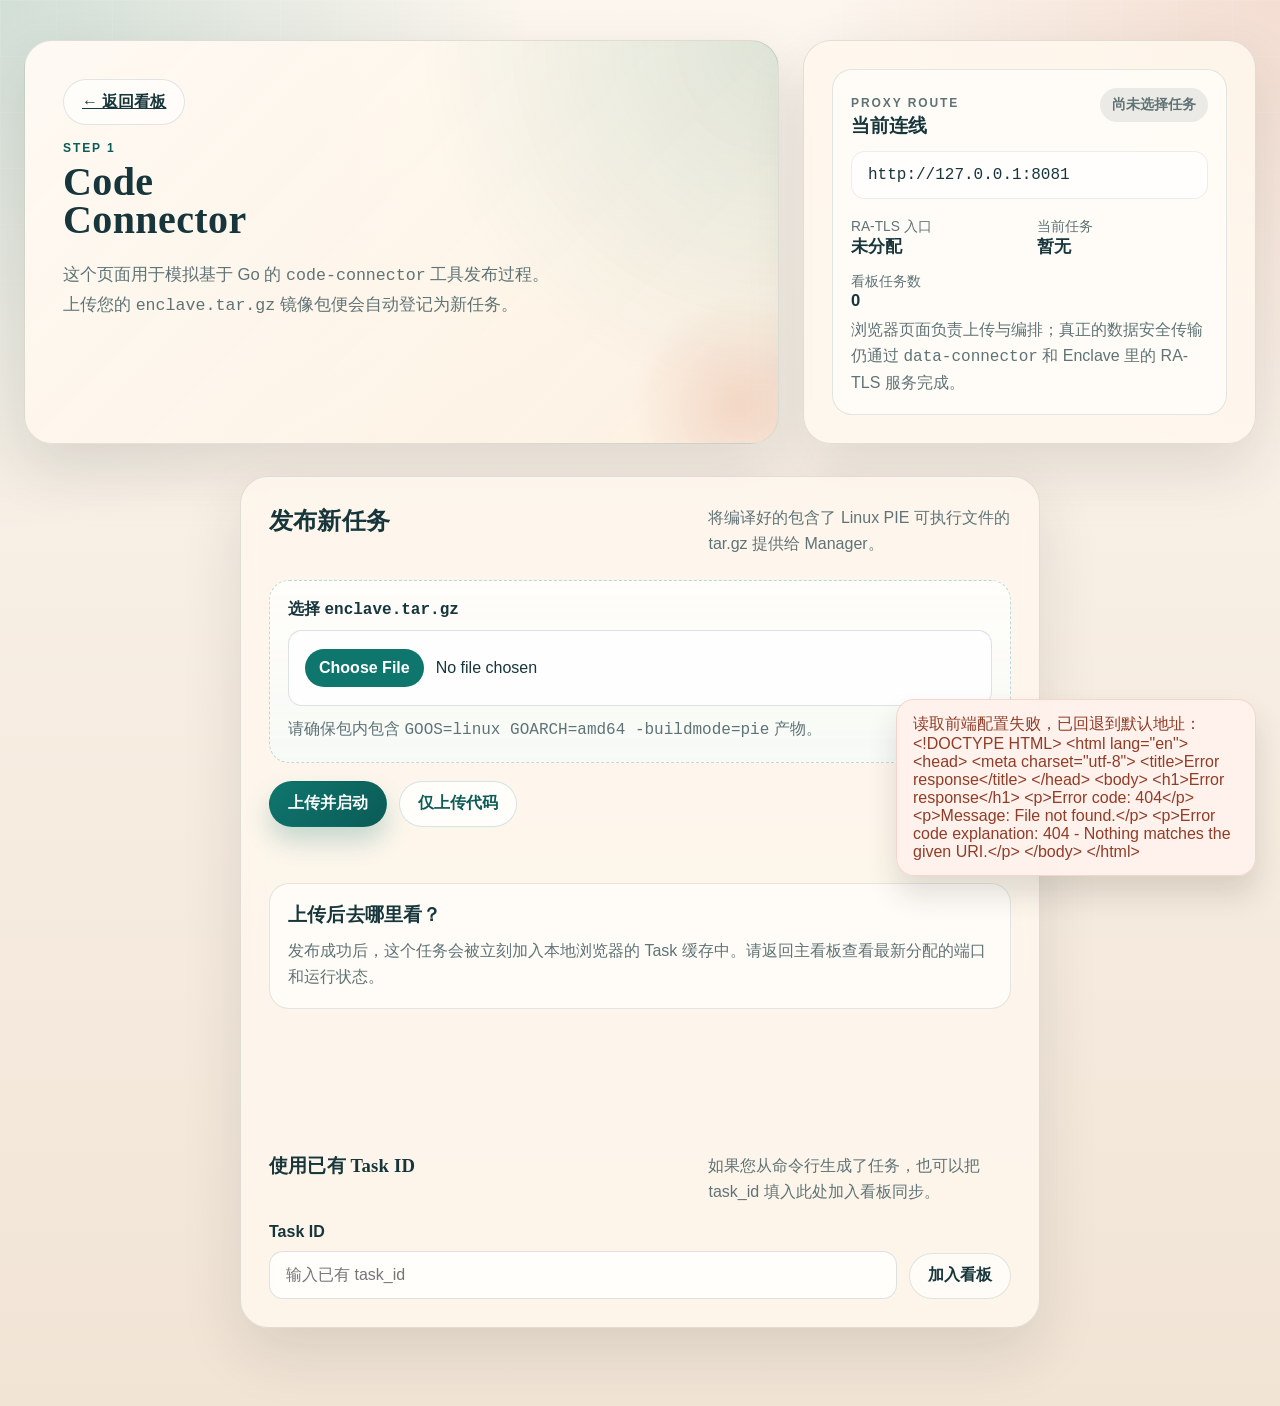
==== enclave-manager-frontend/web/code.html @ 97669d35 "feat(frontend): 添加 Enclave Manager 前端界面 - 实现了完整的任务管理界面，支持 Enclave 代码上传和状态跟踪 - 添加了任务状态监控功能，包括代码上传、Enc" ====
<!DOCTYPE html>
<html lang="zh-CN">
<head>
  <meta charset="UTF-8" />
  <meta name="viewport" content="width=device-width, initial-scale=1.0" />
  <title>Code Connector (Web)</title>
  <link rel="stylesheet" href="./styles.css" />
</head>
<body>
  <div class="page-shell">
    <header class="hero" style="padding-bottom: 2rem;">
      <div class="hero-copy">
        <a href="./index.html" class="button button-ghost" style="margin-bottom: 1rem;">← 返回看板</a>
        <p class="eyebrow">Step 1</p>
        <h1>Code Connector</h1>
        <p class="hero-text">
          这个页面用于模拟基于 Go 的 <code>code-connector</code> 工具发布过程。<br/>
          上传您的 <code>enclave.tar.gz</code> 镜像包便会自动登记为新任务。
        </p>
      </div>
      <aside class="hero-side" id="connectionSummary">
        <!-- Rendered by app.js -->
      </aside>
    </header>

    <main class="workspace" style="max-width: 800px; margin: 0 auto; display: block;">
      <section class="panel panel-upload">
        <div class="panel-head">
          <div>
            <h2>发布新任务</h2>
          </div>
          <p class="panel-note">将编译好的包含了 Linux PIE 可执行文件的 tar.gz 提供给 Manager。</p>
        </div>

        <form id="uploadForm" class="stack-form">
          <label class="field file-field" for="archiveInput">
            <span class="field-label">选择 <code>enclave.tar.gz</code></span>
            <input id="archiveInput" type="file" accept=".tar.gz,.tgz,application/gzip" />
            <span class="field-hint">
              请确保包内包含 <code>GOOS=linux GOARCH=amd64 -buildmode=pie</code> 产物。
            </span>
          </label>

          <div class="button-row">
            <button type="submit" name="intent" value="upload_and_start" class="button button-primary" id="uploadAndStartButton">
              上传并启动
            </button>
            <button type="submit" name="intent" value="upload_only" class="button button-secondary" id="uploadOnlyButton">
              仅上传代码
            </button>
          </div>
        </form>

        <div class="mini-grid" style="margin-top: 2rem;">
          <article class="mini-card">
            <h3>上传后去哪里看？</h3>
            <p>发布成功后，这个任务会被立刻加入本地浏览器的 Task 缓存中。请返回主看板查看最新分配的端口和运行状态。</p>
          </article>
        </div>
        
        <hr style="margin: 3rem 0; border: 0; border-top: 1px solid var(--border-subtle);" />

        <div class="subsection">
          <div class="subsection-head">
            <div>
              <h3>使用已有 Task ID</h3>
            </div>
            <p class="panel-note">如果您从命令行生成了任务，也可以把 task_id 填入此处加入看板同步。</p>
          </div>
          <form id="trackForm" class="inline-form">
            <label class="field" for="trackTaskId">
              <span class="field-label">Task ID</span>
              <input id="trackTaskId" type="text" placeholder="输入已有 task_id" autocomplete="off" />
            </label>
            <button type="submit" class="button button-ghost">加入看板</button>
          </form>
        </div>
      </section>
    </main>

    <div id="toastRegion" class="toast-region" aria-live="polite" aria-atomic="true"></div>
  </div>

  <script type="module" src="./app.js"></script>
</body>
</html>
---- enclave-manager-frontend/web/styles.css ----
:root {
  --bg: #f4ede2;
  --bg-soft: rgba(255, 248, 238, 0.82);
  --surface: rgba(255, 253, 249, 0.86);
  --surface-strong: #fffaf3;
  --border: rgba(16, 52, 58, 0.12);
  --text: #17363b;
  --text-muted: #5f7376;
  --accent: #0f766e;
  --accent-strong: #0b5b56;
  --accent-soft: rgba(15, 118, 110, 0.1);
  --warm: #c65b3c;
  --warm-soft: rgba(198, 91, 60, 0.12);
  --gold: #b98326;
  --gold-soft: rgba(185, 131, 38, 0.12);
  --shadow: 0 24px 60px rgba(42, 44, 38, 0.12);
  --radius-xl: 28px;
  --radius-lg: 20px;
  --radius-md: 14px;
  --radius-sm: 10px;
  --font-display: Georgia, "Times New Roman", serif;
  --font-body: "Trebuchet MS", "Segoe UI Variable Text", "Segoe UI", sans-serif;
  --font-mono: Consolas, "SFMono-Regular", Monaco, monospace;
}

* {
  box-sizing: border-box;
}

html {
  scroll-behavior: smooth;
}

body {
  margin: 0;
  min-height: 100vh;
  font-family: var(--font-body);
  color: var(--text);
  background:
    radial-gradient(circle at top left, rgba(15, 118, 110, 0.18), transparent 28%),
    radial-gradient(circle at top right, rgba(198, 91, 60, 0.16), transparent 24%),
    linear-gradient(180deg, #fcf6ee 0%, #f1e4d5 100%);
}

body::before {
  content: "";
  position: fixed;
  inset: 0;
  pointer-events: none;
  background-image:
    linear-gradient(rgba(255, 255, 255, 0.14) 1px, transparent 1px),
    linear-gradient(90deg, rgba(255, 255, 255, 0.14) 1px, transparent 1px);
  background-size: 56px 56px;
  mask-image: linear-gradient(180deg, rgba(0, 0, 0, 0.7), transparent 85%);
}

code,
pre {
  font-family: var(--font-mono);
}

.page-shell {
  max-width: 1440px;
  margin: 0 auto;
  padding: 40px 24px 80px;
}

.hero,
.panel {
  animation: rise-in 560ms ease both;
}

.hero {
  display: grid;
  grid-template-columns: minmax(0, 1.25fr) minmax(320px, 0.75fr);
  gap: 24px;
  align-items: stretch;
}

.hero-copy,
.hero-side,
.panel {
  border: 1px solid var(--border);
  border-radius: var(--radius-xl);
  box-shadow: var(--shadow);
  backdrop-filter: blur(10px);
}

.hero-copy {
  position: relative;
  overflow: hidden;
  padding: 38px;
  background:
    radial-gradient(circle at top right, rgba(15, 118, 110, 0.13), transparent 42%),
    linear-gradient(135deg, rgba(255, 250, 243, 0.96), rgba(252, 241, 225, 0.92));
}

.hero-copy::after {
  content: "";
  position: absolute;
  right: -72px;
  bottom: -72px;
  width: 220px;
  height: 220px;
  border-radius: 50%;
  background: radial-gradient(circle, rgba(198, 91, 60, 0.18), transparent 70%);
}

.eyebrow,
.panel-kicker {
  margin: 0 0 8px;
  color: var(--accent-strong);
  text-transform: uppercase;
  letter-spacing: 0.16em;
  font-size: 12px;
  font-weight: 700;
}

.hero h1,
.panel h2,
.subsection h3,
.mini-card h3,
.selected-task h3,
.snippet-card h3 {
  margin: 0;
  font-family: var(--font-display);
  letter-spacing: 0.01em;
}

.hero h1 {
  max-width: 12ch;
  font-size: clamp(2.5rem, 3vw, 4.2rem);
  line-height: 0.96;
}

.hero-text {
  max-width: 64ch;
  margin: 20px 0 0;
  font-size: 1.04rem;
  line-height: 1.75;
  color: var(--text-muted);
}

.hero-tags {
  display: flex;
  flex-wrap: wrap;
  gap: 10px;
  margin-top: 24px;
}

.hero-tag {
  display: inline-flex;
  align-items: center;
  padding: 9px 14px;
  border-radius: 999px;
  border: 1px solid rgba(15, 118, 110, 0.14);
  background: rgba(255, 255, 255, 0.72);
  color: var(--accent-strong);
  font-size: 0.92rem;
  font-weight: 700;
}

.hero-side,
.panel {
  background: var(--bg-soft);
}

.hero-side {
  padding: 28px;
}

.workspace {
  display: grid;
  grid-template-columns: minmax(0, 1.02fr) minmax(0, 0.98fr);
  gap: 24px;
  margin-top: 24px;
}

.panel {
  padding: 28px;
}

.panel-upload {
  display: flex;
  flex-direction: column;
  gap: 24px;
}

.panel-status {
  min-height: 720px;
}

.panel-next,
.panel-recent {
  min-height: 320px;
}

.panel-head,
.subsection-head,
.task-main-head {
  display: flex;
  justify-content: space-between;
  align-items: flex-start;
  gap: 18px;
}

.panel-note {
  margin: 0;
  max-width: 34ch;
  color: var(--text-muted);
  line-height: 1.6;
}

.stack-form,
.subsection,
.selected-task,
.next-steps {
  display: flex;
  flex-direction: column;
  gap: 18px;
}

.field {
  display: flex;
  flex-direction: column;
  gap: 10px;
}

.field-label {
  font-weight: 700;
  color: var(--text);
}

.field input[type="file"],
.field input[type="text"] {
  width: 100%;
  border: 1px solid rgba(23, 54, 59, 0.14);
  border-radius: var(--radius-md);
  background: rgba(255, 255, 255, 0.84);
  color: var(--text);
  padding: 14px 16px;
  font: inherit;
  outline: none;
  transition: border-color 180ms ease, box-shadow 180ms ease, transform 180ms ease;
}

.field input[type="file"] {
  padding: 18px 16px;
}

.field input[type="file"]::file-selector-button {
  margin-right: 12px;
  border: 0;
  border-radius: 999px;
  padding: 10px 14px;
  background: var(--accent);
  color: #fff;
  font-weight: 700;
  cursor: pointer;
}

.field input:focus {
  border-color: rgba(15, 118, 110, 0.45);
  box-shadow: 0 0 0 5px rgba(15, 118, 110, 0.12);
}

.file-field {
  padding: 18px;
  border-radius: var(--radius-lg);
  border: 1px dashed rgba(15, 118, 110, 0.26);
  background: linear-gradient(180deg, rgba(255, 255, 255, 0.74), rgba(245, 250, 248, 0.82));
}

.field-hint {
  color: var(--text-muted);
  line-height: 1.65;
}

.button-row,
.task-actions,
.snippet-actions {
  display: flex;
  flex-wrap: wrap;
  gap: 12px;
}

.button {
  display: inline-flex;
  align-items: center;
  justify-content: center;
  min-height: 46px;
  border: 1px solid transparent;
  border-radius: 999px;
  padding: 0 18px;
  font: inherit;
  font-weight: 700;
  cursor: pointer;
  transition: transform 180ms ease, box-shadow 180ms ease, background 180ms ease, border-color 180ms ease;
}

.button:hover:not(:disabled) {
  transform: translateY(-1px);
}

.button:disabled {
  cursor: wait;
  opacity: 0.65;
}

.button-primary {
  background: linear-gradient(135deg, var(--accent), var(--accent-strong));
  color: #fff;
  box-shadow: 0 14px 26px rgba(15, 118, 110, 0.24);
}

.button-secondary {
  background: rgba(255, 255, 255, 0.8);
  color: var(--accent-strong);
  border-color: rgba(15, 118, 110, 0.18);
}

.button-ghost {
  background: rgba(255, 255, 255, 0.62);
  color: var(--text);
  border-color: rgba(23, 54, 59, 0.12);
}

.button-subtle {
  min-height: 38px;
  padding: 0 14px;
  border-radius: 999px;
  background: rgba(255, 255, 255, 0.72);
  color: var(--text);
  border: 1px solid rgba(23, 54, 59, 0.12);
}

.mini-grid,
.detail-grid,
.connection-grid,
.snippet-grid {
  display: grid;
  gap: 14px;
}

.mini-grid,
.snippet-grid {
  grid-template-columns: repeat(auto-fit, minmax(180px, 1fr));
}

.mini-card,
.detail-card,
.snippet-card,
.task-card,
.connection-card,
.timeline-step,
.event-card,
.status-explainer {
  border: 1px solid var(--border);
  border-radius: var(--radius-lg);
  background: var(--surface);
}

.mini-card,
.detail-card,
.snippet-card,
.event-card,
.status-explainer {
  padding: 18px;
}

.mini-card p,
.detail-card p,
.snippet-card p,
.event-card p,
.status-explainer p {
  margin: 10px 0 0;
  color: var(--text-muted);
  line-height: 1.65;
}

.inline-form {
  display: grid;
  grid-template-columns: minmax(0, 1fr) auto;
  gap: 12px;
  align-items: end;
}

.task-main-head {
  padding-bottom: 16px;
  border-bottom: 1px solid rgba(23, 54, 59, 0.08);
}

.task-title {
  display: flex;
  flex-direction: column;
  gap: 8px;
}

.task-id {
  font-size: 0.92rem;
  color: var(--text-muted);
  word-break: break-all;
}

.status-badge {
  display: inline-flex;
  align-items: center;
  gap: 8px;
  width: fit-content;
  border-radius: 999px;
  padding: 8px 12px;
  font-size: 0.9rem;
  font-weight: 700;
}

.tone-info {
  background: var(--accent-soft);
  color: var(--accent-strong);
}

.tone-success {
  background: rgba(33, 122, 66, 0.12);
  color: #166238;
}

.tone-warning {
  background: var(--gold-soft);
  color: #8a5d0a;
}

.tone-danger {
  background: var(--warm-soft);
  color: #8f3d27;
}

.tone-muted {
  background: rgba(97, 109, 111, 0.12);
  color: #516467;
}

.detail-grid {
  grid-template-columns: repeat(auto-fit, minmax(160px, 1fr));
}

.detail-card strong,
.connection-card strong {
  display: block;
  font-size: 1.04rem;
}

.detail-card span,
.connection-card span {
  color: var(--text-muted);
  font-size: 0.86rem;
}

.timeline {
  display: grid;
  gap: 12px;
}

.timeline-step {
  display: grid;
  grid-template-columns: 48px minmax(0, 1fr);
  gap: 16px;
  padding: 16px;
  align-items: start;
}

.step-index {
  display: inline-flex;
  align-items: center;
  justify-content: center;
  width: 48px;
  height: 48px;
  border-radius: 16px;
  font-weight: 700;
  background: rgba(23, 54, 59, 0.08);
  color: var(--text);
}

.timeline-step.complete {
  border-color: rgba(15, 118, 110, 0.18);
  background: linear-gradient(135deg, rgba(248, 255, 251, 0.95), rgba(232, 248, 244, 0.94));
}

.timeline-step.complete .step-index {
  background: var(--accent);
  color: #fff;
}

.timeline-step.current {
  border-color: rgba(185, 131, 38, 0.3);
  background: linear-gradient(135deg, rgba(255, 249, 237, 0.98), rgba(255, 241, 218, 0.94));
}

.timeline-step.current .step-index {
  background: var(--gold);
  color: #fff;
}

.timeline-step.fail {
  border-color: rgba(198, 91, 60, 0.28);
  background: linear-gradient(135deg, rgba(255, 246, 243, 0.98), rgba(255, 233, 225, 0.94));
}

.timeline-step.fail .step-index {
  background: var(--warm);
  color: #fff;
}

.timeline-step.upcoming {
  opacity: 0.74;
}

.timeline-step h4,
.task-card h3,
.connection-card h3,
.status-explainer h3,
.event-card h3 {
  margin: 0;
}

.timeline-step p,
.event-list,
.task-card p,
.connection-card p {
  margin: 6px 0 0;
  color: var(--text-muted);
  line-height: 1.6;
}

.error-banner {
  padding: 14px 16px;
  border: 1px solid rgba(198, 91, 60, 0.2);
  border-radius: var(--radius-md);
  background: rgba(255, 240, 235, 0.94);
  color: #8f3d27;
  line-height: 1.6;
}

.event-list {
  display: grid;
  gap: 10px;
}

.event-row {
  display: flex;
  justify-content: space-between;
  gap: 12px;
  padding: 12px 14px;
  border-radius: var(--radius-md);
  background: rgba(255, 255, 255, 0.74);
  border: 1px solid rgba(23, 54, 59, 0.08);
}

.event-row time {
  white-space: nowrap;
  color: var(--text-muted);
  font-size: 0.86rem;
}

.task-list {
  display: grid;
  gap: 14px;
}

.task-card {
  padding: 18px;
  transition: transform 180ms ease, border-color 180ms ease, box-shadow 180ms ease;
}

.task-card.selected {
  border-color: rgba(15, 118, 110, 0.28);
  box-shadow: 0 14px 30px rgba(15, 118, 110, 0.12);
}

.task-card:hover {
  transform: translateY(-2px);
}

.task-card-head,
.snippet-head,
.connection-row {
  display: flex;
  justify-content: space-between;
  gap: 14px;
  align-items: flex-start;
}

.task-meta {
  display: flex;
  flex-wrap: wrap;
  gap: 10px;
  margin-top: 14px;
}

.task-meta span {
  display: inline-flex;
  align-items: center;
  padding: 7px 10px;
  border-radius: 999px;
  background: rgba(23, 54, 59, 0.06);
  color: var(--text-muted);
  font-size: 0.86rem;
}

.task-card-actions {
  display: flex;
  flex-wrap: wrap;
  gap: 8px;
  margin-top: 14px;
}

.task-error {
  margin-top: 12px;
  color: #8f3d27;
}

.connection-card {
  padding: 18px;
}

.connection-grid {
  grid-template-columns: repeat(2, minmax(0, 1fr));
  margin-top: 18px;
}

.connection-route {
  margin-top: 12px;
  padding: 14px 16px;
  border-radius: var(--radius-md);
  background: rgba(255, 255, 255, 0.76);
  border: 1px solid rgba(23, 54, 59, 0.08);
  font-family: var(--font-mono);
  word-break: break-all;
}

.snippet-card pre {
  margin: 14px 0 0;
  padding: 16px;
  overflow: auto;
  border-radius: var(--radius-md);
  background: #123439;
  color: #f8f1e7;
  font-size: 0.92rem;
  line-height: 1.65;
}

.status-explainer {
  background:
    linear-gradient(135deg, rgba(245, 252, 250, 0.96), rgba(251, 246, 236, 0.96));
}

.empty-state {
  display: grid;
  place-items: center;
  min-height: 260px;
  text-align: center;
  padding: 20px;
  border-radius: var(--radius-lg);
  border: 1px dashed rgba(23, 54, 59, 0.16);
  background: rgba(255, 255, 255, 0.62);
}

.empty-state.compact {
  min-height: 120px;
}

.skeleton-block {
  height: 18px;
  border-radius: 999px;
  background: linear-gradient(90deg, rgba(23, 54, 59, 0.08), rgba(255, 255, 255, 0.56), rgba(23, 54, 59, 0.08));
  background-size: 200% 100%;
  animation: pulse 1.8s linear infinite;
}

.skeleton-lg {
  height: 32px;
}

.skeleton-grid {
  display: grid;
  grid-template-columns: repeat(2, minmax(0, 1fr));
  gap: 14px;
  margin-top: 18px;
}

.toast-region {
  position: fixed;
  right: 24px;
  bottom: 24px;
  display: grid;
  gap: 10px;
  width: min(360px, calc(100vw - 48px));
  z-index: 20;
}

.toast {
  padding: 14px 16px;
  border-radius: 18px;
  border: 1px solid rgba(23, 54, 59, 0.12);
  background: rgba(255, 253, 249, 0.94);
  color: var(--text);
  box-shadow: 0 18px 30px rgba(42, 44, 38, 0.14);
  animation: toast-in 180ms ease;
}

.toast.error {
  border-color: rgba(198, 91, 60, 0.18);
  background: rgba(255, 242, 237, 0.95);
  color: #8f3d27;
}

@keyframes rise-in {
  from {
    opacity: 0;
    transform: translateY(16px);
  }
  to {
    opacity: 1;
    transform: translateY(0);
  }
}

@keyframes pulse {
  from {
    background-position: 200% 0;
  }
  to {
    background-position: -200% 0;
  }
}

@keyframes toast-in {
  from {
    opacity: 0;
    transform: translateY(8px) scale(0.98);
  }
  to {
    opacity: 1;
    transform: translateY(0) scale(1);
  }
}

@media (max-width: 1120px) {
  .hero,
  .workspace {
    grid-template-columns: 1fr;
  }

  .panel-status {
    min-height: auto;
  }
}

@media (max-width: 720px) {
  .page-shell {
    padding: 20px 16px 100px;
  }

  .hero-copy,
  .hero-side,
  .panel {
    padding: 22px;
  }

  .inline-form,
  .connection-grid {
    grid-template-columns: 1fr;
  }

  .button-row,
  .task-card-actions,
  .task-actions,
  .snippet-actions {
    flex-direction: column;
  }

  .button,
  .button-subtle {
    width: 100%;
  }

  .timeline-step {
    grid-template-columns: 1fr;
  }

  .step-index {
    width: 40px;
    height: 40px;
  }

  .event-row,
  .task-card-head,
  .snippet-head,
  .connection-row,
  .panel-head,
  .subsection-head,
  .task-main-head {
    flex-direction: column;
  }

  .toast-region {
    right: 16px;
    left: 16px;
    width: auto;
  }
}
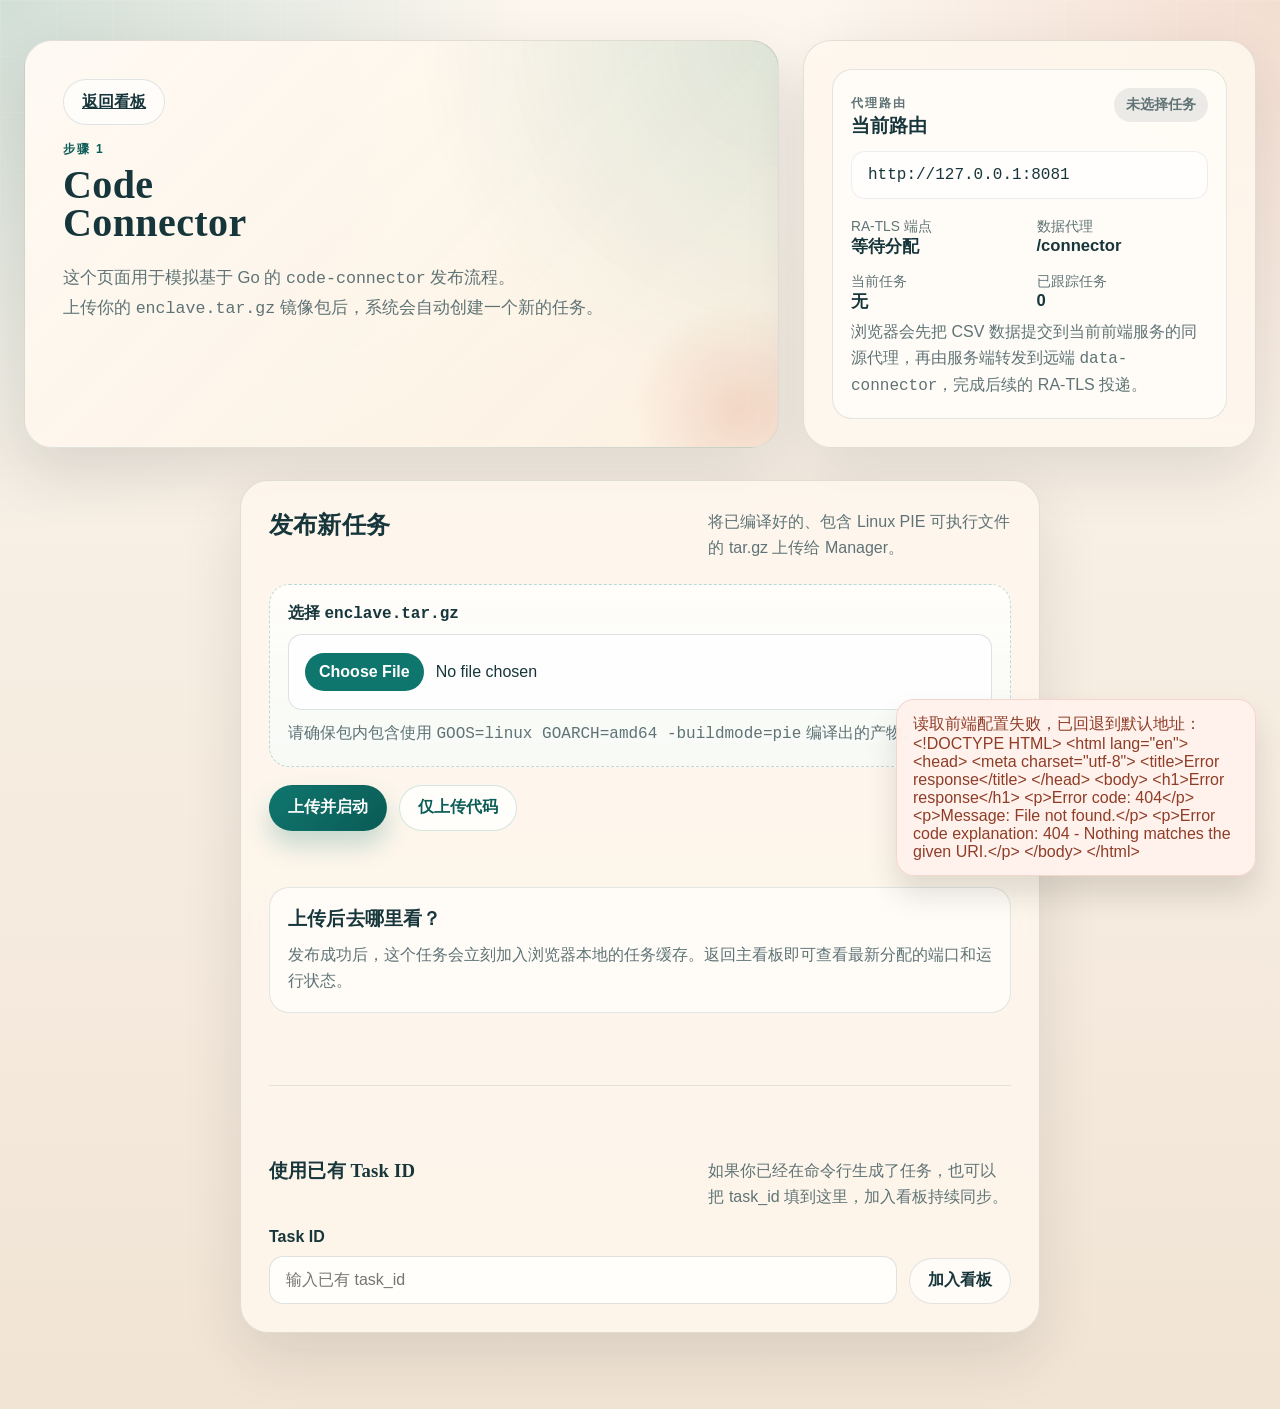
==== commit f5a40ec7: "i18n(app): 本地化前端界面文本并修复事件处理兼容性问题 - 修复了事件目标元素获取的兼容性问题，避免非Element目标导致的错误 - 将所有英文界面文本替换为中文，包括按钮、提示信息和状态" ====
--- a/enclave-manager-frontend/web/code.html
+++ b/enclave-manager-frontend/web/code.html
@@ -10,12 +10,12 @@
   <div class="page-shell">
     <header class="hero" style="padding-bottom: 2rem;">
       <div class="hero-copy">
-        <a href="./index.html" class="button button-ghost" style="margin-bottom: 1rem;">← 返回看板</a>
-        <p class="eyebrow">Step 1</p>
+        <a href="./index.html" class="button button-ghost" style="margin-bottom: 1rem;">返回看板</a>
+        <p class="eyebrow">步骤 1</p>
         <h1>Code Connector</h1>
         <p class="hero-text">
-          这个页面用于模拟基于 Go 的 <code>code-connector</code> 工具发布过程。<br/>
-          上传您的 <code>enclave.tar.gz</code> 镜像包便会自动登记为新任务。
+          这个页面用于模拟基于 Go 的 <code>code-connector</code> 发布流程。<br />
+          上传你的 <code>enclave.tar.gz</code> 镜像包后，系统会自动创建一个新的任务。
         </p>
       </div>
       <aside class="hero-side" id="connectionSummary">
@@ -29,16 +29,14 @@
           <div>
             <h2>发布新任务</h2>
           </div>
-          <p class="panel-note">将编译好的包含了 Linux PIE 可执行文件的 tar.gz 提供给 Manager。</p>
+          <p class="panel-note">将已编译好的、包含 Linux PIE 可执行文件的 tar.gz 上传给 Manager。</p>
         </div>
 
         <form id="uploadForm" class="stack-form">
           <label class="field file-field" for="archiveInput">
             <span class="field-label">选择 <code>enclave.tar.gz</code></span>
             <input id="archiveInput" type="file" accept=".tar.gz,.tgz,application/gzip" />
-            <span class="field-hint">
-              请确保包内包含 <code>GOOS=linux GOARCH=amd64 -buildmode=pie</code> 产物。
-            </span>
+            <span class="field-hint">请确保包内包含使用 <code>GOOS=linux GOARCH=amd64 -buildmode=pie</code> 编译出的产物。</span>
           </label>
 
           <div class="button-row">
@@ -54,10 +52,10 @@
         <div class="mini-grid" style="margin-top: 2rem;">
           <article class="mini-card">
             <h3>上传后去哪里看？</h3>
-            <p>发布成功后，这个任务会被立刻加入本地浏览器的 Task 缓存中。请返回主看板查看最新分配的端口和运行状态。</p>
+            <p>发布成功后，这个任务会立刻加入浏览器本地的任务缓存。返回主看板即可查看最新分配的端口和运行状态。</p>
           </article>
         </div>
-        
+
         <hr style="margin: 3rem 0; border: 0; border-top: 1px solid var(--border-subtle);" />
 
         <div class="subsection">
@@ -65,7 +63,7 @@
             <div>
               <h3>使用已有 Task ID</h3>
             </div>
-            <p class="panel-note">如果您从命令行生成了任务，也可以把 task_id 填入此处加入看板同步。</p>
+            <p class="panel-note">如果你已经在命令行生成了任务，也可以把 task_id 填到这里，加入看板持续同步。</p>
           </div>
           <form id="trackForm" class="inline-form">
             <label class="field" for="trackTaskId">
--- a/enclave-manager-frontend/web/styles.css
+++ b/enclave-manager-frontend/web/styles.css
@@ -1,9 +1,11 @@
 :root {
   --bg: #f4ede2;
   --bg-soft: rgba(255, 248, 238, 0.82);
+  --bg-crust: rgba(248, 240, 229, 0.92);
   --surface: rgba(255, 253, 249, 0.86);
   --surface-strong: #fffaf3;
   --border: rgba(16, 52, 58, 0.12);
+  --border-subtle: rgba(16, 52, 58, 0.1);
   --text: #17363b;
   --text-muted: #5f7376;
   --accent: #0f766e;
